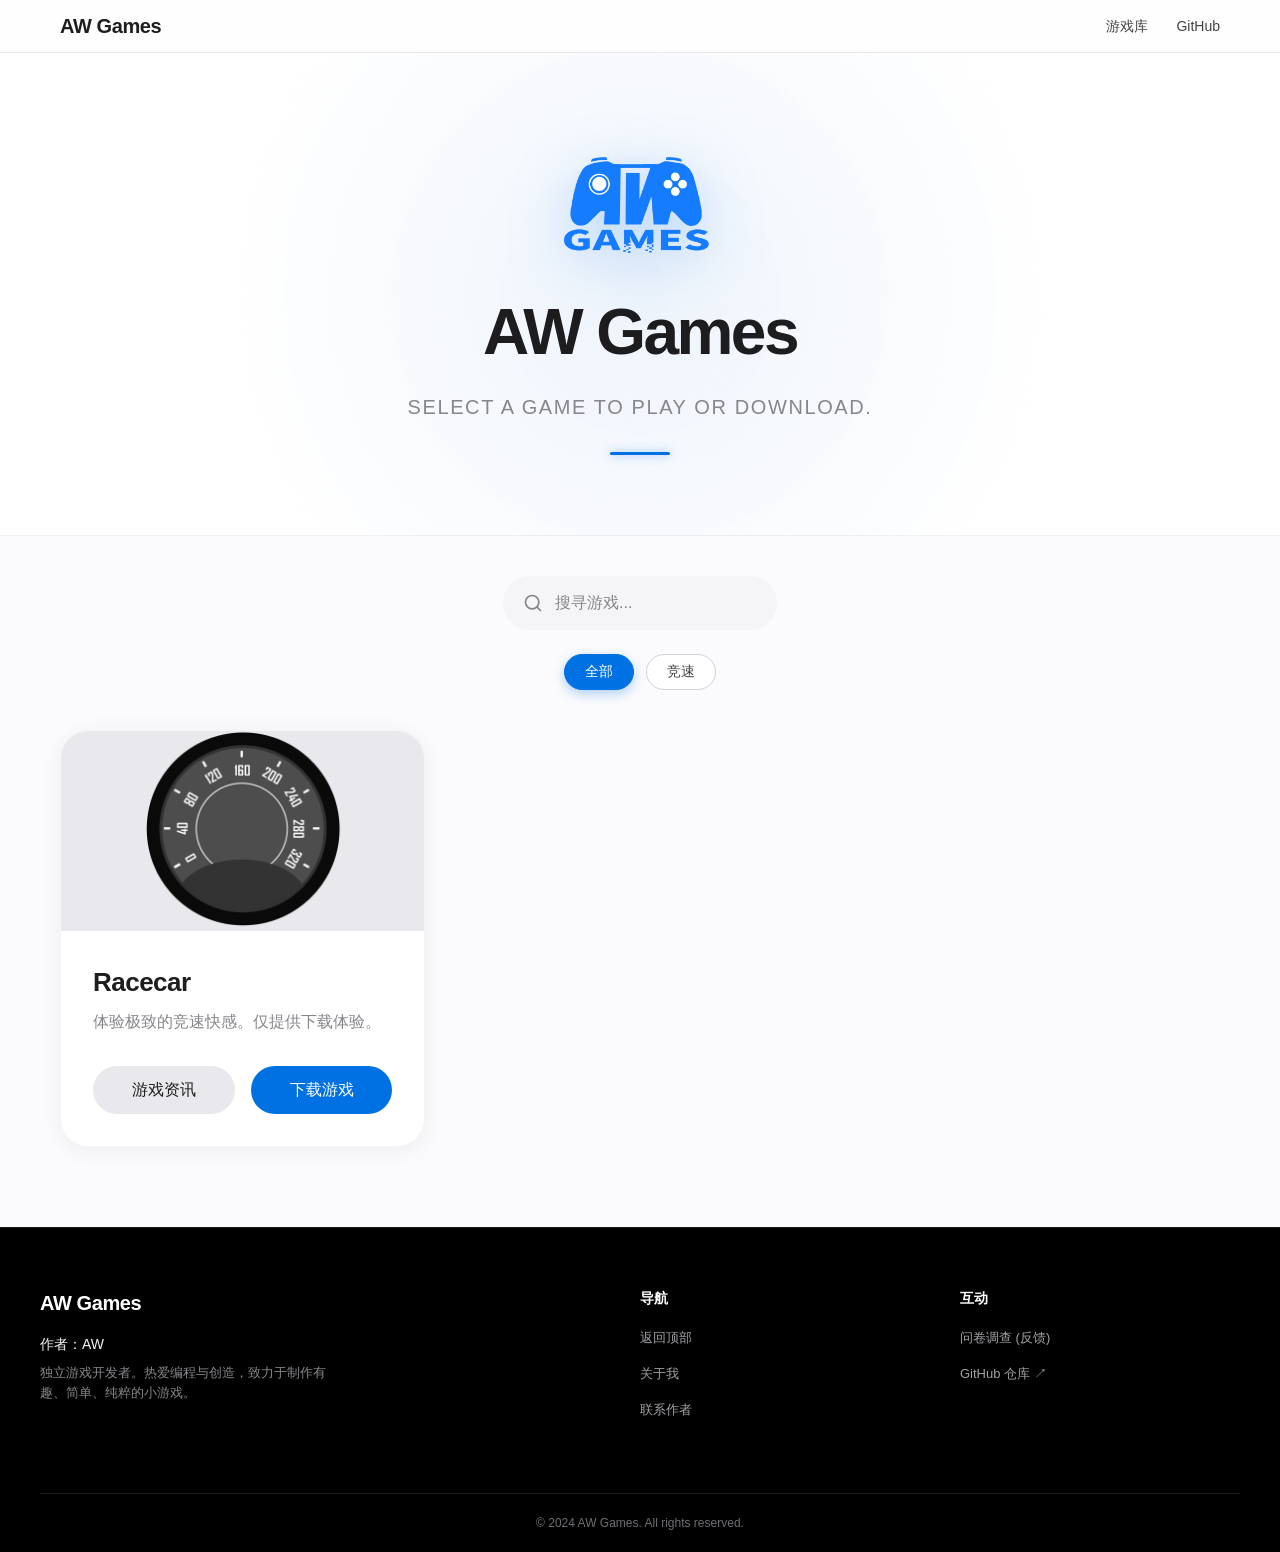
==== index.html @ 70d6601a "1" ====
<!DOCTYPE html>
<html lang="zh-CN">
<head>
    <meta charset="UTF-8">
    <meta name="viewport" content="width=device-width, initial-scale=1.0">
    <title>AW Games</title>
    <link rel="stylesheet" href="style.css">
</head>
<body>

    <nav class="navbar">
        <div class="nav-content">
            <a href="index.html" class="nav-brand">AW Games</a>
            <div class="nav-links">
                <a href="#games">游戏库</a>
                <a href="https://github.com/aw-gd/AWGames" target="_blank">GitHub</a>
            </div>
        </div>
    </nav>

    <div class="page-wrapper">
        
        <header class="hero">
            <div class="hero-content">
                <img src="assets/images/logo.png" alt="AW Games Logo" class="logo">
                <h1 class="hero-title">AW Games</h1>
                <p class="subtitle">Select a game to play or download.</p>
                <div class="tech-line"></div>
            </div>
        </header>

        <section class="filter-section">
            <div class="search-container">
                <svg class="search-icon" viewBox="0 0 24 24" fill="none" stroke="currentColor" stroke-width="2" stroke-linecap="round" stroke-linejoin="round">
                    <circle cx="11" cy="11" r="8"></circle>
                    <line x1="21" y1="21" x2="16.65" y2="16.65"></line>
                </svg>
                <input type="text" id="search-input" placeholder="搜寻游戏..." autocomplete="off">
            </div>
            
            <div class="category-tabs" id="category-tabs">
                <button class="tab-btn active" data-filter="全部">全部</button>
                <button class="tab-btn" data-filter="竞速">竞速</button>
            </div>
        </section>

        <main class="game-grid" id="games">
            
            <!-- 游戏：Racecar -->
            <div class="game-card" data-title="Racecar" data-category="竞速">
                <!-- 替换为你的图片，如果图片没准备好，会显示 alt 文字 -->
                <img src="assets/images/racecar.png" alt="Racecar Cover" class="card-cover-img">
                
                <div class="card-content">
                    <h2>Racecar</h2>
                    <p>体验极致的竞速快感。仅提供下载体验。</p>
                    <div class="actions">
                        <a href="info.html" class="btn btn-secondary">游戏资讯</a>
                        <a href="downloads/racecar.zip" download class="btn btn-primary">下载游戏</a>
                    </div>
                </div>
            </div>

        </main>

        <div class="empty-state" id="empty-state">
            <p>没有找到相关游戏</p>
        </div>

        <footer class="site-footer">
            <div class="footer-container">
                <div class="footer-col">
                    <h3>AW Games</h3>
                    <p class="author-name">作者：AW</p>
                    <p class="author-desc">独立游戏开发者。热爱编程与创造，致力于制作有趣、简单、纯粹的小游戏。</p>
                </div>
                <div class="footer-col">
                    <h4>导航</h4>
                    <ul class="footer-list">
                        <li><a href="#">返回顶部</a></li>
                        <li><a href="about.html">关于我</a></li>
                        <li><a href="contact.html">联系作者</a></li>
                    </ul>
                </div>
                <div class="footer-col">
                    <h4>互动</h4>
                    <ul class="footer-list">
                        <li><a href="survey.html">问卷调查 (反馈)</a></li>
                        <li><a href="https://github.com/aw-gd/AWGames" target="_blank">GitHub 仓库 ↗</a></li>
                    </ul>
                </div>
            </div>
            <div class="footer-bottom">
                <p>&copy; 2024 AW Games. All rights reserved.</p>
            </div>
        </footer>

    </div>

    <script>
        document.addEventListener('DOMContentLoaded', () => {
            const searchInput = document.getElementById('search-input');
            const tabButtons = document.querySelectorAll('.tab-btn');
            const gameCards = document.querySelectorAll('.game-card');
            const emptyState = document.getElementById('empty-state');

            let currentCategory = '全部';
            let currentSearch = '';

            function filterGames() {
                let visibleCount = 0;

                gameCards.forEach(card => {
                    const title = card.getAttribute('data-title').toLowerCase();
                    const category = card.getAttribute('data-category');
                    
                    const matchCategory = (currentCategory === '全部' || category === currentCategory);
                    const matchSearch = title.includes(currentSearch.toLowerCase());

                    if (matchCategory && matchSearch) {
                        card.style.display = 'flex';
                        visibleCount++;
                    } else {
                        card.style.display = 'none';
                    }
                });

                emptyState.style.display = visibleCount === 0 ? 'block' : 'none';
            }

            searchInput.addEventListener('input', (e) => {
                currentSearch = e.target.value.trim();
                filterGames();
            });

            tabButtons.forEach(btn => {
                btn.addEventListener('click', () => {
                    tabButtons.forEach(b => b.classList.remove('active'));
                    btn.classList.add('active');
                    currentCategory = btn.getAttribute('data-filter');
                    filterGames();
                });
            });
        });
    </script>
</body>
</html>
---- style.css ----
/* ================= 全局重置与基础设置 ================= */
* {
    box-sizing: border-box;
    margin: 0;
    padding: 0;
}

body {
    font-family: -apple-system, BlinkMacSystemFont, "SF Pro Display", "Segoe UI", Roboto, Helvetica, Arial, sans-serif;
    background-color: #fbfbfd;
    color: #1d1d1f;
    line-height: 1.5;
    -webkit-font-smoothing: antialiased;
    display: flex;
    flex-direction: column;
    min-height: 100vh;
}

/* ================= 顶部导航栏 ================= */
.navbar {
    position: sticky;
    top: 0;
    z-index: 1000;
    background-color: rgba(255, 255, 255, 0.7);
    backdrop-filter: saturate(180%) blur(20px);
    -webkit-backdrop-filter: saturate(180%) blur(20px);
    border-bottom: 1px solid rgba(0, 0, 0, 0.08);
}

.nav-content {
    max-width: 1200px;
    margin: 0 auto;
    padding: 0 20px;
    height: 52px;
    display: flex;
    align-items: center;
    justify-content: space-between;
}

.nav-brand {
    text-decoration: none;
    color: #1d1d1f;
    font-weight: 600;
    font-size: 20px;
    letter-spacing: -0.02em;
}

.nav-links {
    display: flex;
    gap: 28px;
}

.nav-links a {
    text-decoration: none;
    color: #424245;
    font-size: 14px;
    transition: color 0.2s ease;
}

.nav-links a:hover { color: #000; }

/* ================= 页面主体包裹层 ================= */
.page-wrapper {
    flex: 1;
    display: flex;
    flex-direction: column;
}

/* ================= 头部 Hero 区域 ================= */
.hero {
    position: relative;
    background: radial-gradient(circle at 50% 50%, rgba(0, 113, 227, 0.05) 0%, #ffffff 60%);
    padding: 100px 20px 80px 20px;
    text-align: center;
    display: flex;
    justify-content: center;
    border-bottom: 1px solid rgba(0, 0, 0, 0.05);
}

.hero-content {
    position: relative;
    z-index: 1;
    display: flex;
    flex-direction: column;
    align-items: center;
}

.logo {
    width: 280px;
    max-width: 80%;
    height: auto;
    margin-bottom: 30px;
    transition: transform 0.4s cubic-bezier(0.2, 0.8, 0.2, 1), filter 0.4s ease;
    filter: drop-shadow(0 15px 30px rgba(0, 113, 227, 0.25));
}

.logo:hover {
    transform: scale(1.02);
    filter: drop-shadow(0 20px 40px rgba(0, 113, 227, 0.4));
}

.hero-title {
    font-size: 64px;
    font-weight: 800;
    letter-spacing: -0.04em;
    margin-bottom: 12px;
    color: #1d1d1f;
}

.subtitle {
    font-size: 20px;
    color: #86868b;
    font-weight: 500;
    letter-spacing: 0.08em;
    text-transform: uppercase;
}

.tech-line {
    margin-top: 30px;
    width: 60px;
    height: 3px;
    background-color: #0071e3;
    border-radius: 2px;
    box-shadow: 0 0 10px rgba(0, 113, 227, 0.5);
}

/* ================= 搜索与分类筛选区 ================= */
.filter-section {
    max-width: 800px;
    margin: 40px auto;
    padding: 0 20px;
    display: flex;
    flex-direction: column;
    align-items: center;
    gap: 24px;
}

.search-container {
    position: relative;
    width: 100%;
    max-width: 500px;
}

.search-icon {
    position: absolute;
    left: 20px;
    top: 50%;
    transform: translateY(-50%);
    width: 20px;
    height: 20px;
    color: #86868b;
}

#search-input {
    width: 100%;
    padding: 16px 20px 16px 50px;
    font-size: 16px;
    font-family: inherit;
    background-color: #f5f5f7;
    border: 2px solid transparent;
    border-radius: 99px;
    color: #1d1d1f;
    outline: none;
    transition: all 0.3s ease;
}

#search-input::placeholder { color: #86868b; }

#search-input:focus {
    background-color: #ffffff;
    border-color: #0071e3;
    box-shadow: 0 0 0 4px rgba(0, 113, 227, 0.1);
}

.category-tabs {
    display: flex;
    flex-wrap: wrap;
    justify-content: center;
    gap: 12px;
}

.tab-btn {
    padding: 8px 20px;
    font-size: 14px;
    font-weight: 500;
    font-family: inherit;
    color: #424245;
    background-color: #ffffff;
    border: 1px solid #d2d2d7;
    border-radius: 99px;
    cursor: pointer;
    transition: all 0.2s ease;
}

.tab-btn:hover { background-color: #f5f5f7; }

.tab-btn.active {
    background-color: #0071e3;
    color: #ffffff;
    border-color: #0071e3;
    box-shadow: 0 4px 12px rgba(0, 113, 227, 0.3);
}

/* ================= 游戏网格布局 ================= */
.game-grid {
    display: grid;
    grid-template-columns: repeat(auto-fill, minmax(320px, 1fr));
    gap: 32px;
    max-width: 1200px;
    margin: 0 auto 80px auto;
    width: 100%;
    padding: 0 20px;
    position: relative;
    z-index: 10;
}

/* ================= 卡片设计 ================= */
.game-card {
    background-color: #ffffff;
    border-radius: 28px;
    overflow: hidden;
    box-shadow: 0 4px 24px rgba(0, 0, 0, 0.06);
    transition: transform 0.4s cubic-bezier(0.2, 0.8, 0.2, 1), box-shadow 0.4s ease;
    display: flex;
    flex-direction: column;
    border: 1px solid rgba(0, 0, 0, 0.04);
}

.game-card:hover {
    transform: translateY(-8px) scale(1.01);
    box-shadow: 0 20px 40px rgba(0, 0, 0, 0.1);
}

/* 游戏封面图样式 */
.card-cover-img {
    width: 100%;
    height: 200px;
    object-fit: contain;
    background-color: #e8e8ed; /* ⚠️ 加深的背景色，作为图片画框 */
    display: block;
}

.card-content {
    padding: 32px;
    display: flex;
    flex-direction: column;
    flex-grow: 1;
}

.card-content h2 {
    font-size: 26px;
    font-weight: 600;
    letter-spacing: -0.02em;
    margin-bottom: 8px;
    color: #1d1d1f;
}

.card-content p {
    color: #86868b;
    font-size: 16px;
    margin-bottom: 32px;
    flex-grow: 1;
}

/* ================= 按钮组 ================= */
.actions {
    display: flex;
    gap: 16px;
}

.btn {
    text-decoration: none;
    padding: 12px 24px;
    border-radius: 99px;
    font-size: 16px;
    font-weight: 500;
    text-align: center;
    transition: all 0.2s ease;
    flex: 1;
}

.btn-primary {
    background-color: #0071e3;
    color: #ffffff;
}

.btn-primary:hover {
    background-color: #0077ed;
    box-shadow: 0 4px 12px rgba(0, 113, 227, 0.3);
}

.btn-secondary {
    background-color: #e8e8ed;
    color: #1d1d1f;
}

.btn-secondary:hover { background-color: #d2d2d7; }

/* ================= 空状态提示 ================= */
.empty-state {
    display: none;
    text-align: center;
    padding: 60px 20px;
    color: #86868b;
    font-size: 18px;
    font-weight: 500;
}

/* ================= 底部信息栏 ================= */
.site-footer {
    background-color: #000000;
    border-top: 1px solid rgba(255, 255, 255, 0.1);
    padding: 60px 20px 20px 20px;
    margin-top: auto;
    color: #a1a1a6;
}

.footer-container {
    max-width: 1200px;
    margin: 0 auto;
    display: grid;
    grid-template-columns: 2fr 1fr 1fr; 
    gap: 40px;
    margin-bottom: 60px;
}

.footer-col h3, .footer-col h4 {
    color: #ffffff;
    font-weight: 600;
    margin-bottom: 16px;
    letter-spacing: -0.02em;
}

.footer-col h3 { font-size: 20px; }
.footer-col h4 { font-size: 14px; }

.author-name {
    color: #f5f5f7;
    font-size: 14px;
    font-weight: 500;
    margin-bottom: 8px;
}

.author-desc {
    font-size: 13px;
    line-height: 1.6;
    color: #86868b;
    max-width: 300px;
}

.footer-list {
    list-style: none;
    padding: 0;
    margin: 0;
}

.footer-list li { margin-bottom: 12px; }

.footer-list a {
    color: #a1a1a6;
    text-decoration: none;
    font-size: 13px;
    transition: color 0.2s ease;
}

.footer-list a:hover { color: #ffffff; }

.footer-bottom {
    max-width: 1200px;
    margin: 0 auto;
    padding-top: 20px;
    border-top: 1px solid rgba(255, 255, 255, 0.1);
    text-align: center;
    font-size: 12px;
    color: #6e6e73;
}

/* ================= 响应式适配 ================= */
@media (max-width: 768px) {
    .footer-container { grid-template-columns: 1fr; gap: 40px; }
}

@media (max-width: 600px) {
    .nav-links { display: none; }
    .hero { padding: 60px 20px; }
    .hero-title { font-size: 44px; }
    .subtitle { font-size: 16px; }
    .logo { width: 200px; }
}
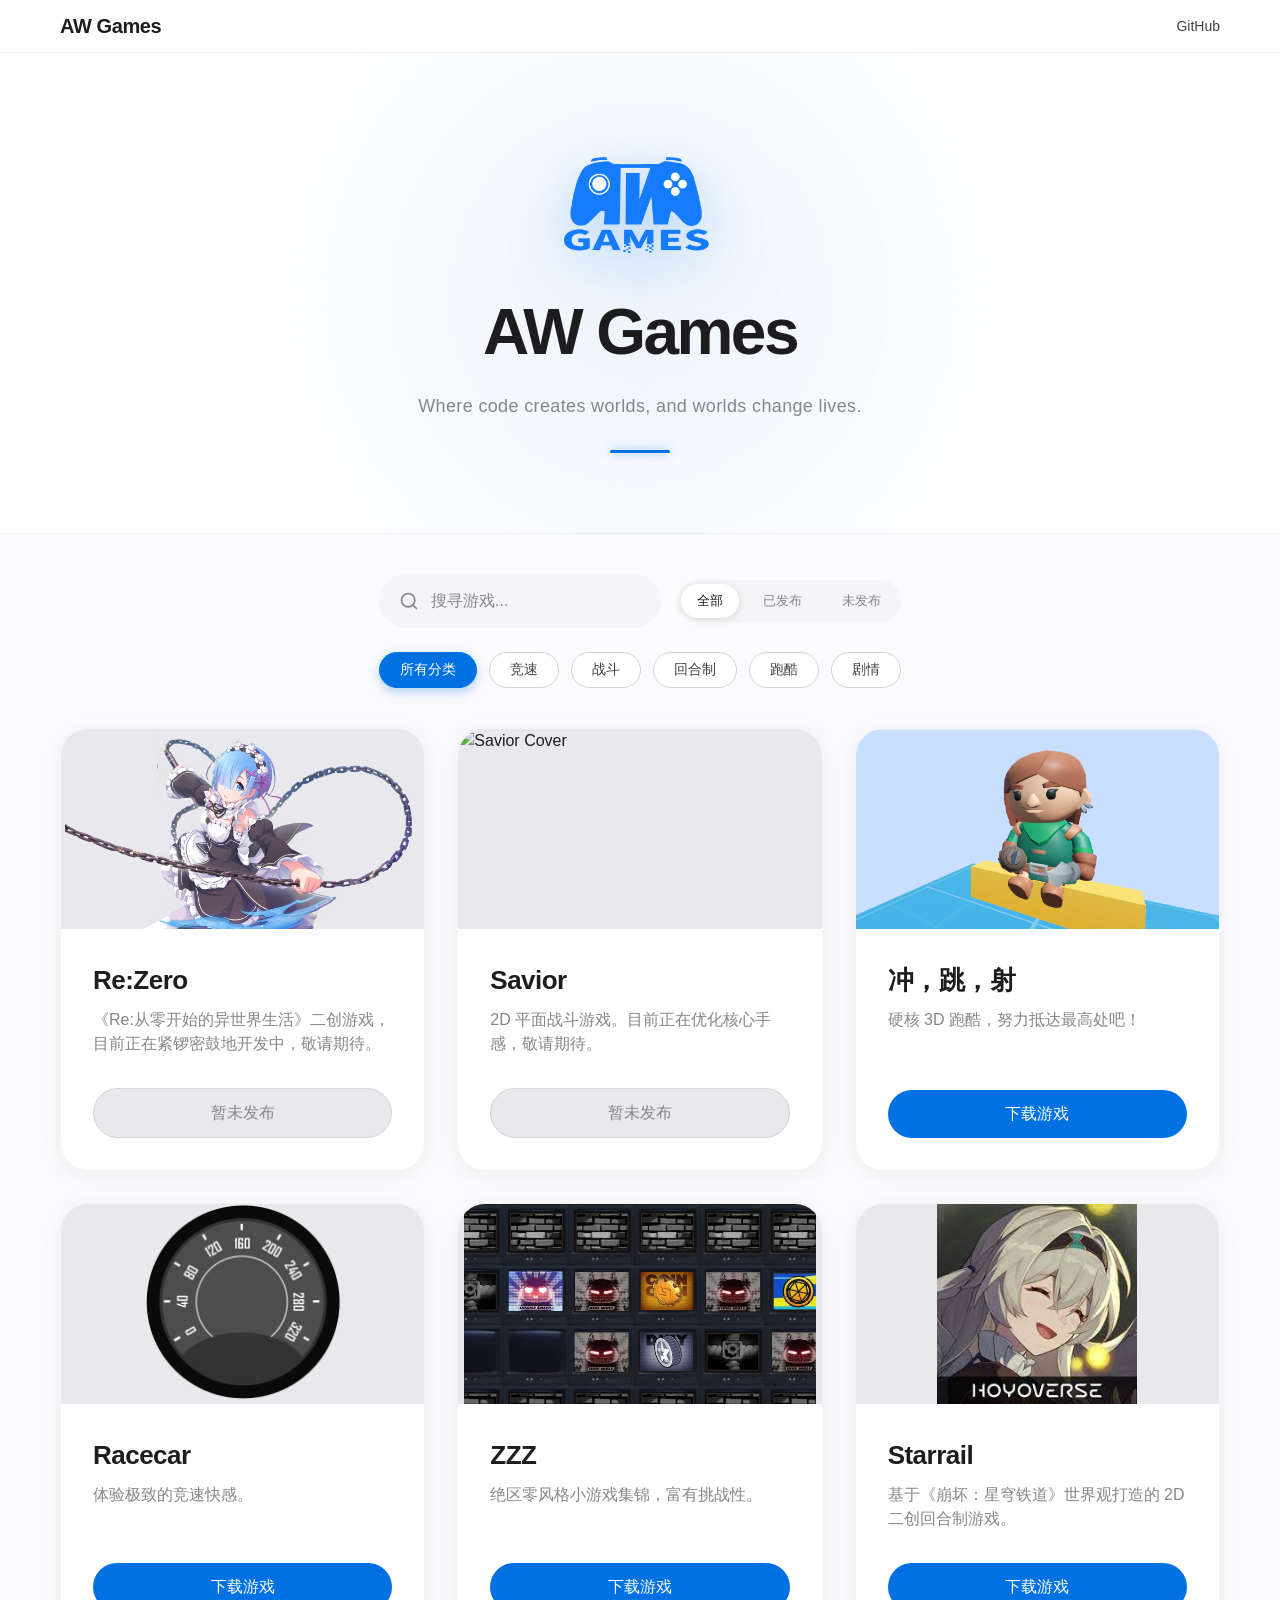
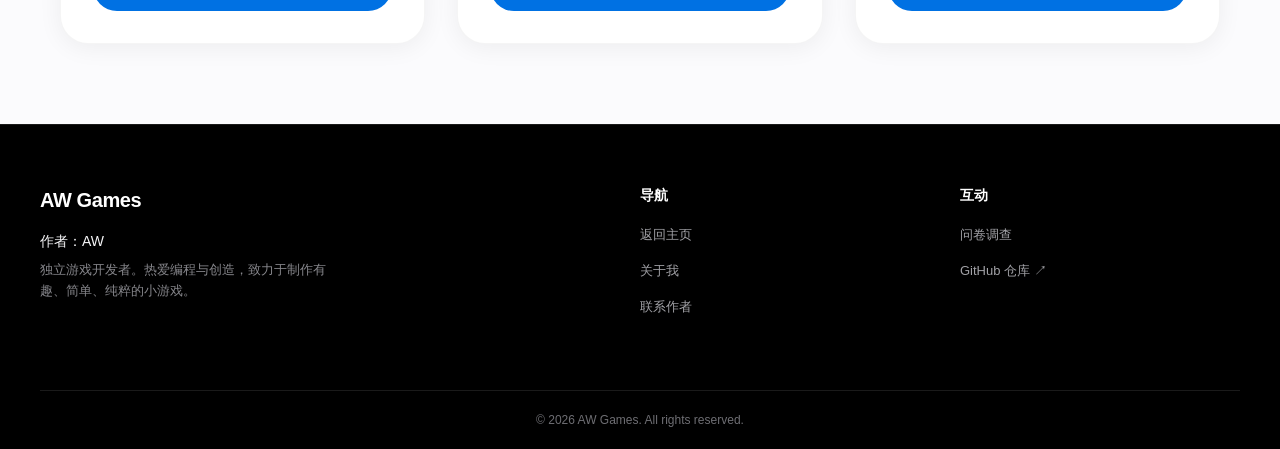
==== commit f56f0d8d: "game" ====
--- a/index.html
+++ b/index.html
@@ -5,6 +5,87 @@
     <meta name="viewport" content="width=device-width, initial-scale=1.0">
     <title>AW Games</title>
     <link rel="stylesheet" href="style.css">
+    <style>
+        /* 针对长文案做一点微调，保持排版的美观 */
+        .subtitle {
+            font-size: 18px;
+            letter-spacing: 0.02em;
+            text-transform: none;
+            line-height: 1.6;
+            max-width: 600px;
+            margin: 0 auto;
+        }
+        
+        /* 针对未完工游戏的特殊按钮样式（不可点击） */
+        .btn-disabled {
+            background-color: #e8e8ed;
+            color: #86868b;
+            cursor: not-allowed;
+            border: 1px solid #d2d2d7;
+        }
+        .btn-disabled:hover {
+            background-color: #e8e8ed;
+            box-shadow: none;
+        }
+
+        /* 重新调整顶部筛选区域的布局 */
+        .filter-top-row {
+            display: flex;
+            justify-content: space-between;
+            align-items: center;
+            width: 100%;
+            max-width: 800px;
+            margin: 0 auto;
+            gap: 16px;
+        }
+
+        .filter-top-row .search-container {
+            margin: 0;
+            flex: 1; /* 让搜索框占据剩余空间 */
+        }
+
+        /* 状态筛选小胶囊 */
+        .status-filters {
+            display: flex;
+            gap: 8px;
+            background-color: #f5f5f7;
+            padding: 4px;
+            border-radius: 99px;
+        }
+
+        .status-btn {
+            padding: 8px 16px;
+            font-size: 13px;
+            font-weight: 500;
+            border-radius: 99px;
+            border: none;
+            background: transparent;
+            color: #86868b;
+            cursor: pointer;
+            transition: all 0.2s ease;
+        }
+
+        .status-btn.active {
+            background-color: #ffffff;
+            color: #1d1d1f;
+            box-shadow: 0 2px 8px rgba(0,0,0,0.1);
+        }
+
+        /* 手机端适配 */
+        @media (max-width: 768px) {
+            .filter-top-row {
+                flex-direction: column;
+                gap: 16px;
+            }
+            .status-filters {
+                width: 100%;
+                justify-content: center;
+            }
+            .status-btn {
+                flex: 1;
+            }
+        }
+    </style>
 </head>
 <body>
 
@@ -12,7 +93,6 @@
         <div class="nav-content">
             <a href="index.html" class="nav-brand">AW Games</a>
             <div class="nav-links">
-                <a href="#games">游戏库</a>
                 <a href="https://github.com/aw-gd/AWGames" target="_blank">GitHub</a>
             </div>
         </div>
@@ -24,39 +104,113 @@
             <div class="hero-content">
                 <img src="assets/images/logo.png" alt="AW Games Logo" class="logo">
                 <h1 class="hero-title">AW Games</h1>
-                <p class="subtitle">Select a game to play or download.</p>
+                <p class="subtitle">Where code creates worlds, and worlds change lives.</p>
                 <div class="tech-line"></div>
             </div>
         </header>
 
         <section class="filter-section">
-            <div class="search-container">
-                <svg class="search-icon" viewBox="0 0 24 24" fill="none" stroke="currentColor" stroke-width="2" stroke-linecap="round" stroke-linejoin="round">
-                    <circle cx="11" cy="11" r="8"></circle>
-                    <line x1="21" y1="21" x2="16.65" y2="16.65"></line>
-                </svg>
-                <input type="text" id="search-input" placeholder="搜寻游戏..." autocomplete="off">
-            </div>
             
+            <!-- 第一行：搜索 + 状态切换 -->
+            <div class="filter-top-row">
+                <div class="search-container">
+                    <svg class="search-icon" viewBox="0 0 24 24" fill="none" stroke="currentColor" stroke-width="2" stroke-linecap="round" stroke-linejoin="round">
+                        <circle cx="11" cy="11" r="8"></circle>
+                        <line x1="21" y1="21" x2="16.65" y2="16.65"></line>
+                    </svg>
+                    <input type="text" id="search-input" placeholder="搜寻游戏..." autocomplete="off">
+                </div>
+                
+                <!-- 状态筛选器 -->
+                <div class="status-filters" id="status-filters">
+                    <button class="status-btn active" data-status="all">全部</button>
+                    <button class="status-btn" data-status="published">已发布</button>
+                    <button class="status-btn" data-status="unpublished">未发布</button>
+                </div>
+            </div>
+            
+            <!-- 第二行：分类标签 -->
             <div class="category-tabs" id="category-tabs">
-                <button class="tab-btn active" data-filter="全部">全部</button>
+                <button class="tab-btn active" data-filter="all">所有分类</button>
                 <button class="tab-btn" data-filter="竞速">竞速</button>
+                <button class="tab-btn" data-filter="战斗">战斗</button>
+                <button class="tab-btn" data-filter="回合制">回合制</button>
+                <button class="tab-btn" data-filter="跑酷">跑酷</button>
+                <button class="tab-btn" data-filter="剧情">剧情</button>
             </div>
         </section>
 
         <main class="game-grid" id="games">
             
-            <!-- 游戏：Racecar -->
-            <div class="game-card" data-title="Racecar" data-category="竞速">
-                <!-- 替换为你的图片，如果图片没准备好，会显示 alt 文字 -->
+            <!-- 游戏 1：Re:Zero (未完工) -->
+            <div class="game-card" data-title="Re:Zero" data-category="剧情 战斗" data-status="unpublished">
+                <img src="assets/images/rezero.png" alt="Re:Zero Cover" class="card-cover-img">
+                <div class="card-content">
+                    <h2>Re:Zero</h2>
+                    <p>《Re:从零开始的异世界生活》二创游戏，目前正在紧锣密鼓地开发中，敬请期待。</p>
+                    <div class="actions">
+                        <span class="btn btn-disabled">暂未发布</span>
+                    </div>
+                </div>
+            </div>
+
+            <!-- 游戏 2：Savior (未完工) -->
+            <div class="game-card" data-title="Savior" data-category="战斗" data-status="unpublished">
+                <img src="assets/images/savior.png" alt="Savior Cover" class="card-cover-img">
+                <div class="card-content">
+                    <h2>Savior</h2>
+                    <p>2D 平面战斗游戏。目前正在优化核心手感，敬请期待。</p>
+                    <div class="actions">
+                        <span class="btn btn-disabled">暂未发布</span>
+                    </div>
+                </div>
+            </div>
+
+            <!-- 游戏 3：冲，跳，射 (3D跑酷射击) -->
+            <div class="game-card" data-title="冲，跳，射 djs" data-category="跑酷 战斗 竞速" data-status="published">
+                <img src="assets/images/djs.png" alt="冲，跳，射 Cover" class="card-cover-img">
+                <div class="card-content">
+                    <h2>冲，跳，射</h2>
+                    <p>硬核 3D 跑酷，努力抵达最高处吧！</p>
+                    <div class="actions">
+                        <a href="https://drive.google.com/uc?export=download&id=1T-NZseuurfFHj-W49e1V_IjwDMbcEEYS" target="_blank" class="btn btn-primary">下载游戏</a>
+                    </div>
+                </div>
+            </div>
+
+            <!-- 游戏 4：Racecar -->
+            <div class="game-card" data-title="Racecar" data-category="竞速" data-status="published">
                 <img src="assets/images/racecar.png" alt="Racecar Cover" class="card-cover-img">
-                
                 <div class="card-content">
                     <h2>Racecar</h2>
-                    <p>体验极致的竞速快感。仅提供下载体验。</p>
-                    <div class="actions">
-                        <a href="info.html" class="btn btn-secondary">游戏资讯</a>
+                    <p>体验极致的竞速快感。</p>
+                    <div class="actions">
                         <a href="downloads/racecar.zip" download class="btn btn-primary">下载游戏</a>
+                    </div>
+                </div>
+            </div>
+
+            <!-- 游戏 5：ZZZ (绝区零风格小游戏集锦) -->
+            <div class="game-card" data-title="ZZZ" data-category="跑酷 剧情 战斗" data-status="published">
+                <img src="assets/images/zzz.png" alt="ZZZ Cover" class="card-cover-img">
+                <div class="card-content">
+                    <h2>ZZZ</h2>
+                    <p>绝区零风格小游戏集锦，富有挑战性。</p>
+                    <div class="actions">
+                        <a href="https://drive.google.com/uc?export=download&id=1K3ZExg3eFGngpBiqSQ1Y1tHGcHQIuuYn" target="_blank" class="btn btn-primary">下载游戏</a>
+                    </div>
+                </div>
+            </div>
+
+            <!-- 游戏 6：Starrail -->
+            <div class="game-card" data-title="Starrail" data-category="回合制 战斗" data-status="published">
+                <img src="assets/images/Starrail.jpg" alt="Starrail Cover" class="card-cover-img">
+                <div class="card-content">
+                    <h2>Starrail</h2>
+                    <p>基于《崩坏：星穹铁道》世界观打造的 2D 二创回合制游戏。</p>
+                    <div class="actions">
+                        <!-- ⚠️ 已替换为 Google Drive 直接下载链接 -->
+                        <a href="https://drive.google.com/uc?export=download&id=17behXvdSyk-YuUEpkkfteKibXTQf7SaF" target="_blank" class="btn btn-primary">下载游戏</a>
                     </div>
                 </div>
             </div>
@@ -67,72 +221,67 @@
             <p>没有找到相关游戏</p>
         </div>
 
-        <footer class="site-footer">
-            <div class="footer-container">
-                <div class="footer-col">
-                    <h3>AW Games</h3>
-                    <p class="author-name">作者：AW</p>
-                    <p class="author-desc">独立游戏开发者。热爱编程与创造，致力于制作有趣、简单、纯粹的小游戏。</p>
-                </div>
-                <div class="footer-col">
-                    <h4>导航</h4>
-                    <ul class="footer-list">
-                        <li><a href="#">返回顶部</a></li>
-                        <li><a href="about.html">关于我</a></li>
-                        <li><a href="contact.html">联系作者</a></li>
-                    </ul>
-                </div>
-                <div class="footer-col">
-                    <h4>互动</h4>
-                    <ul class="footer-list">
-                        <li><a href="survey.html">问卷调查 (反馈)</a></li>
-                        <li><a href="https://github.com/aw-gd/AWGames" target="_blank">GitHub 仓库 ↗</a></li>
-                    </ul>
-                </div>
-            </div>
-            <div class="footer-bottom">
-                <p>&copy; 2024 AW Games. All rights reserved.</p>
-            </div>
-        </footer>
-
-    </div>
+    </div> <!-- page-wrapper 结束 -->
+
+    <!-- 统一 Footer 占位符 -->
+    <div id="footer-placeholder"></div>
 
     <script>
         document.addEventListener('DOMContentLoaded', () => {
             const searchInput = document.getElementById('search-input');
+            const statusBtns = document.querySelectorAll('.status-btn');
             const tabButtons = document.querySelectorAll('.tab-btn');
             const gameCards = document.querySelectorAll('.game-card');
             const emptyState = document.getElementById('empty-state');
 
-            let currentCategory = '全部';
-            let currentSearch = '';
+            let currentStatus = 'all'; // 状态筛选（all / published / unpublished）
+            let currentCategory = 'all'; // 分类筛选
+            let currentSearch = ''; // 搜索词
 
             function filterGames() {
                 let visibleCount = 0;
-
                 gameCards.forEach(card => {
                     const title = card.getAttribute('data-title').toLowerCase();
                     const category = card.getAttribute('data-category');
+                    const status = card.getAttribute('data-status');
+                    const categories = category ? category.split(' ') : [];
                     
-                    const matchCategory = (currentCategory === '全部' || category === currentCategory);
+                    // 1. 状态匹配
+                    const matchStatus = (currentStatus === 'all' || status === currentStatus);
+                    
+                    // 2. 分类匹配
+                    const matchCategory = (currentCategory === 'all' || categories.includes(currentCategory));
+                    
+                    // 3. 搜索匹配
                     const matchSearch = title.includes(currentSearch.toLowerCase());
 
-                    if (matchCategory && matchSearch) {
+                    if (matchStatus && matchCategory && matchSearch) {
                         card.style.display = 'flex';
                         visibleCount++;
                     } else {
                         card.style.display = 'none';
                     }
                 });
-
                 emptyState.style.display = visibleCount === 0 ? 'block' : 'none';
             }
 
+            // 搜索事件
             searchInput.addEventListener('input', (e) => {
                 currentSearch = e.target.value.trim();
                 filterGames();
             });
 
+            // 状态切换事件
+            statusBtns.forEach(btn => {
+                btn.addEventListener('click', () => {
+                    statusBtns.forEach(b => b.classList.remove('active'));
+                    btn.classList.add('active');
+                    currentStatus = btn.getAttribute('data-status');
+                    filterGames();
+                });
+            });
+
+            // 分类切换事件
             tabButtons.forEach(btn => {
                 btn.addEventListener('click', () => {
                     tabButtons.forEach(b => b.classList.remove('active'));
@@ -143,5 +292,8 @@
             });
         });
     </script>
+    
+    <!-- 引入 Footer 脚本 -->
+    <script src="footer.js"></script>
 </body>
 </html>
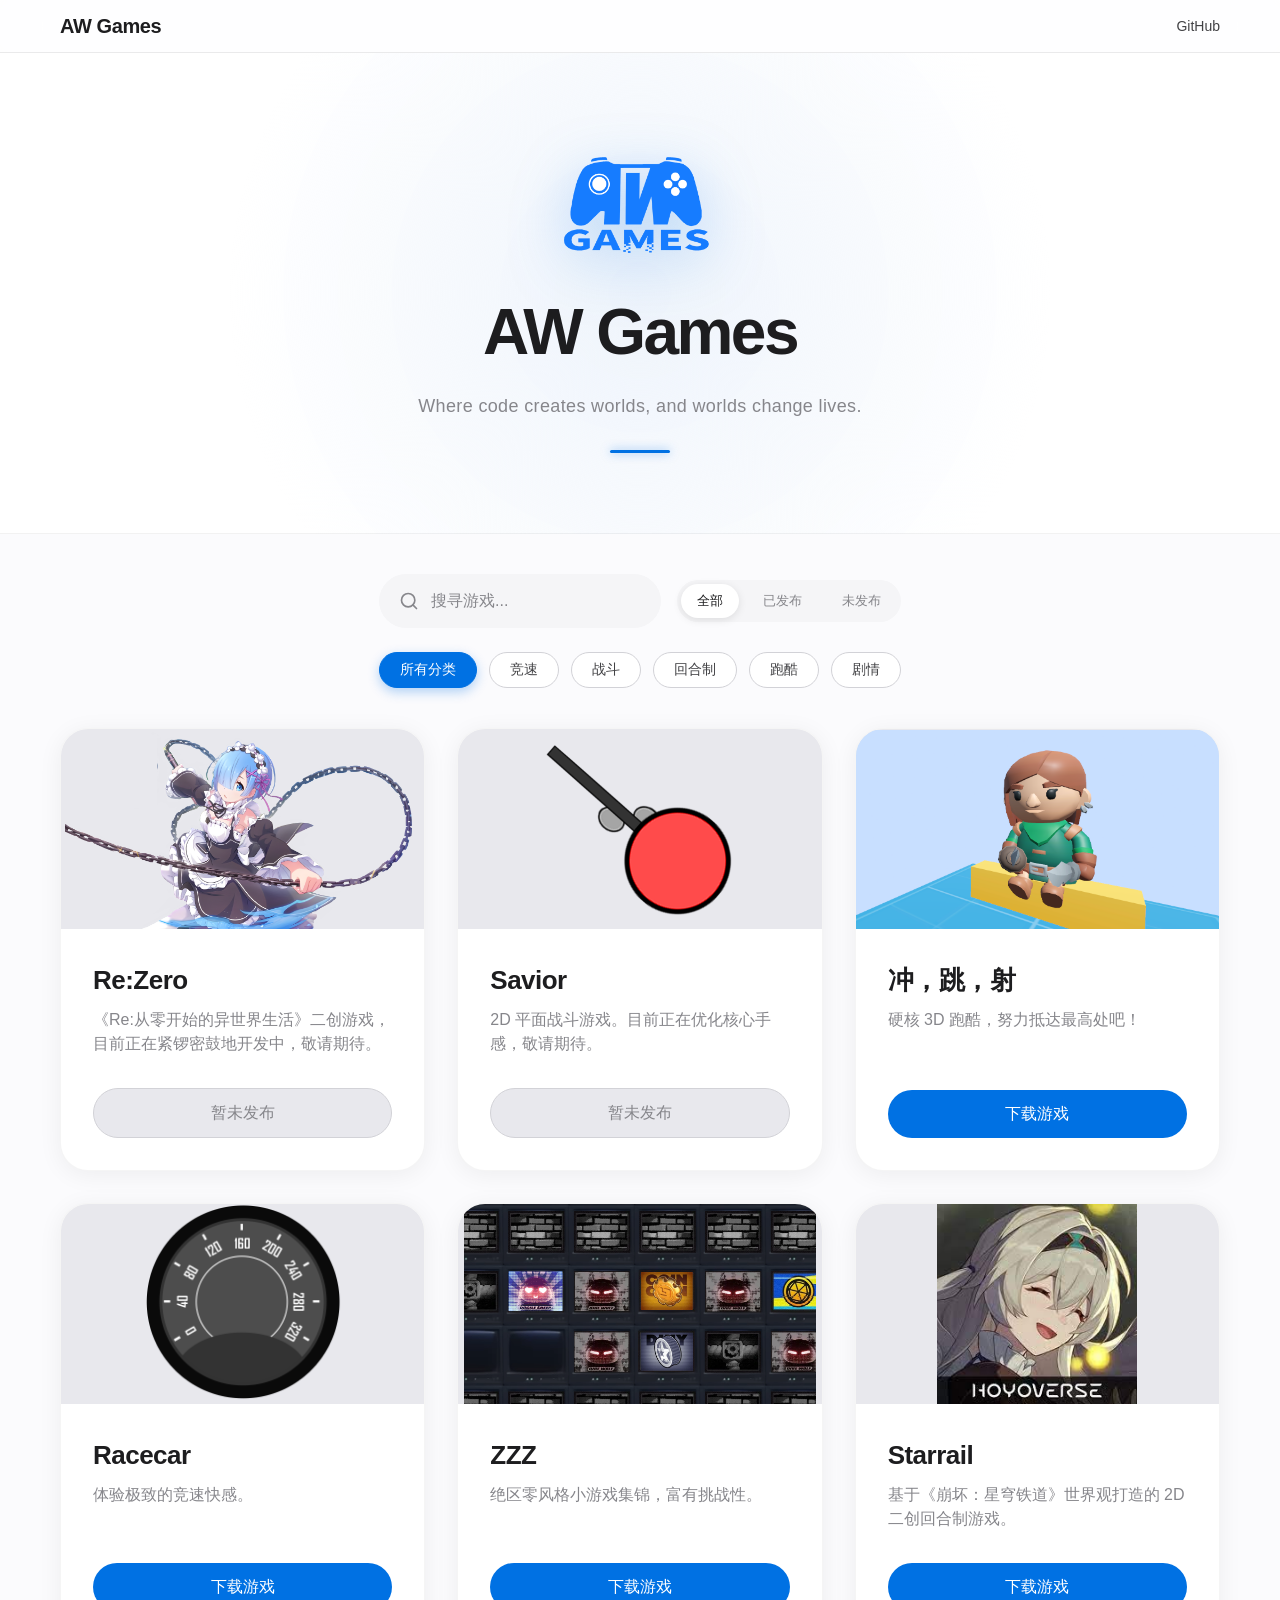
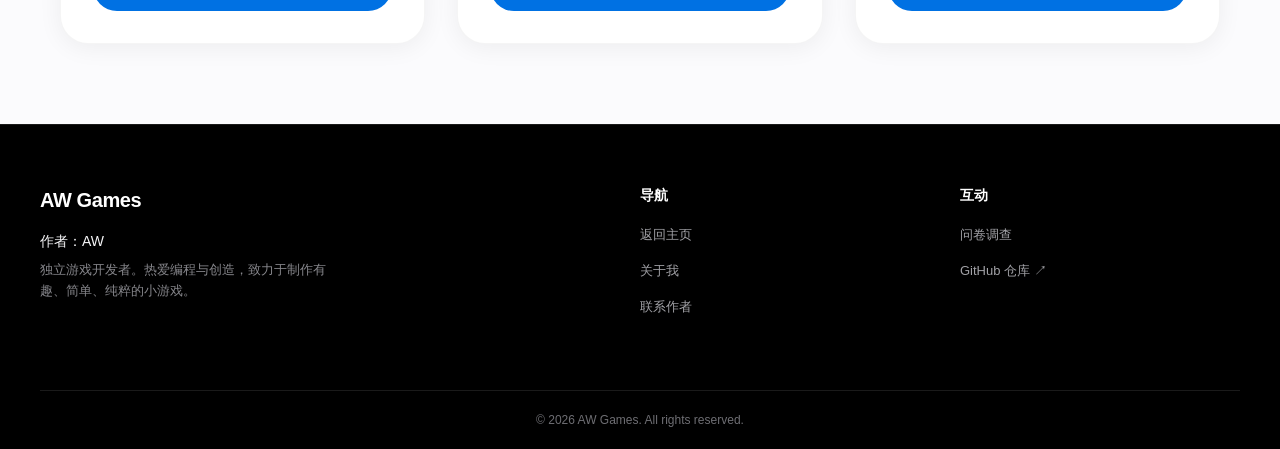
==== commit c691b8ca: "Update index.html" ====
--- a/index.html
+++ b/index.html
@@ -156,7 +156,7 @@
 
             <!-- 游戏 2：Savior (未完工) -->
             <div class="game-card" data-title="Savior" data-category="战斗" data-status="unpublished">
-                <img src="assets/images/savior.png" alt="Savior Cover" class="card-cover-img">
+                <img src="assets/images/Savior.png" alt="Savior Cover" class="card-cover-img">
                 <div class="card-content">
                     <h2>Savior</h2>
                     <p>2D 平面战斗游戏。目前正在优化核心手感，敬请期待。</p>
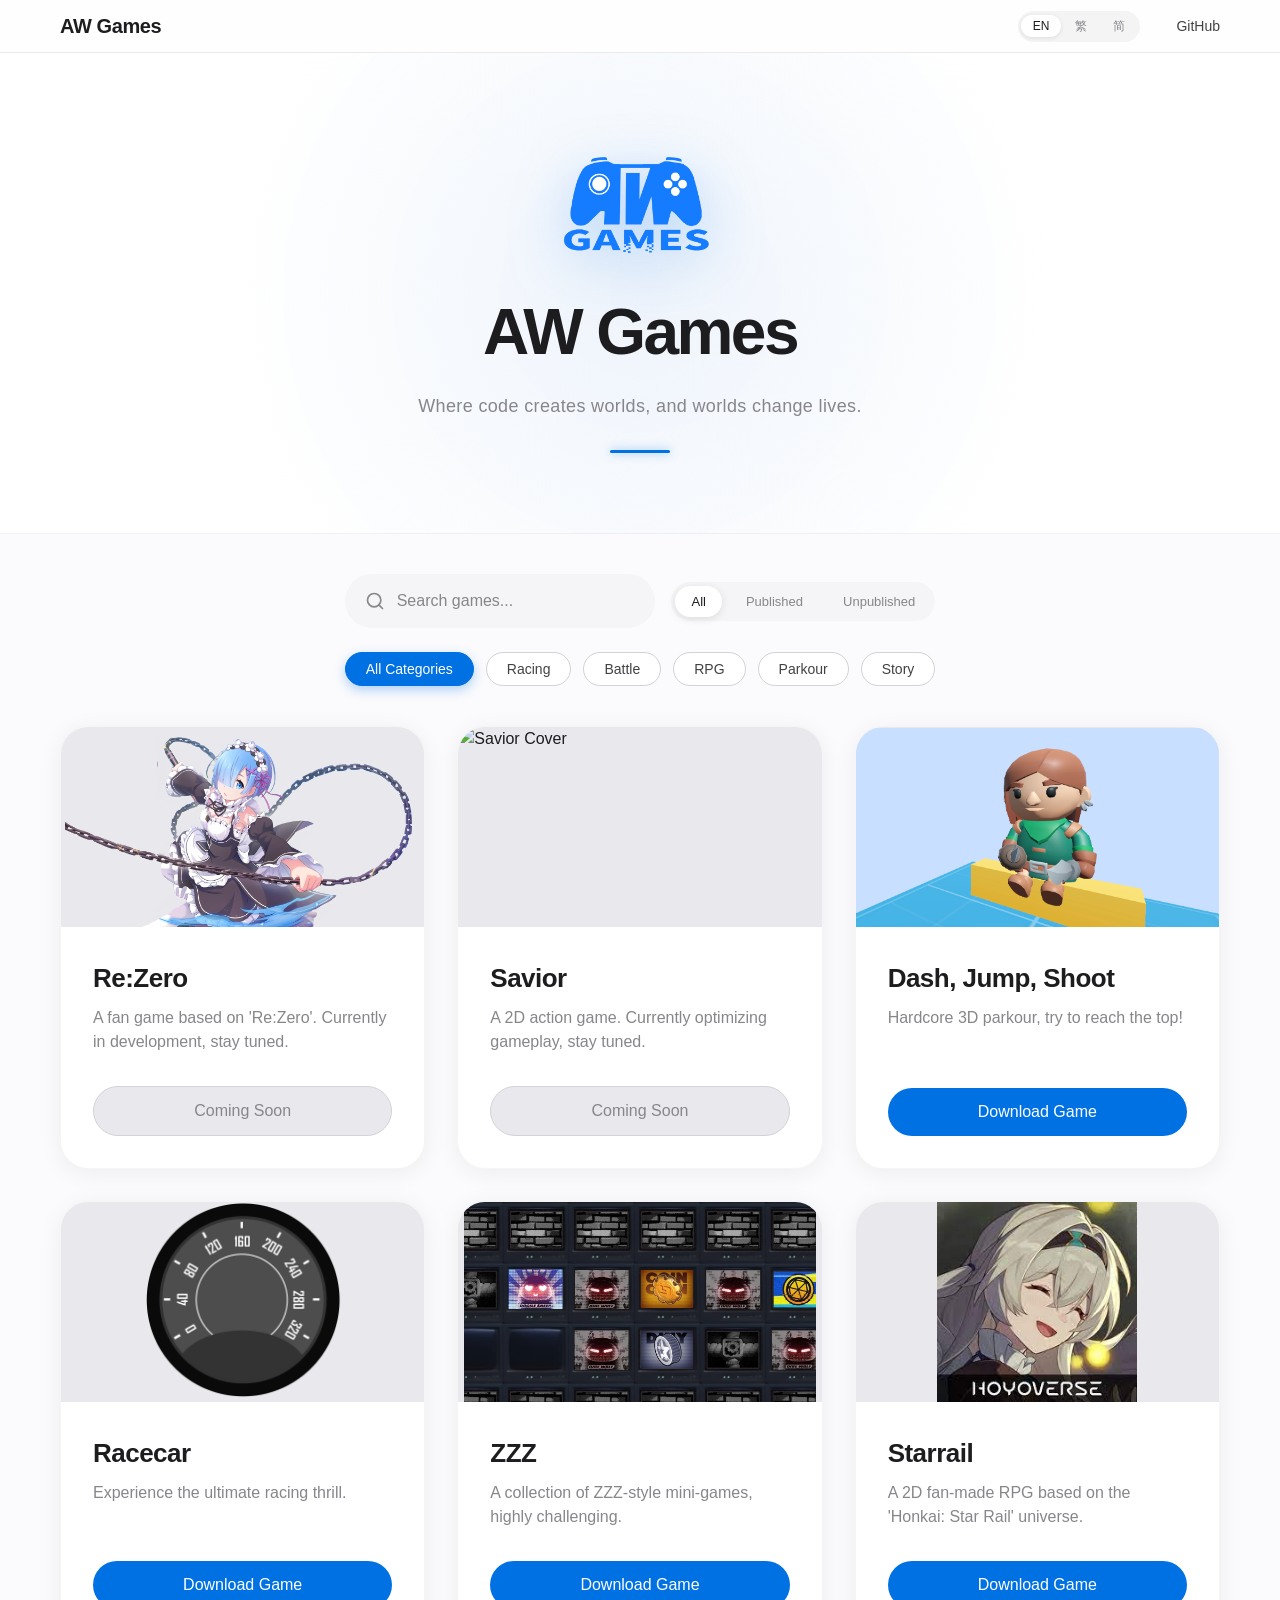
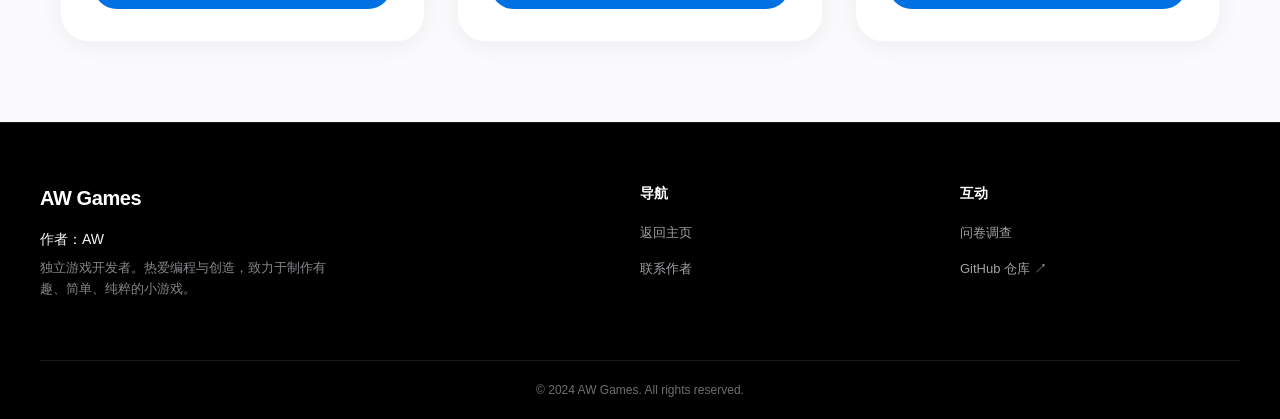
==== commit 7f450a27: "lang" ====
--- a/index.html
+++ b/index.html
@@ -5,8 +5,9 @@
     <meta name="viewport" content="width=device-width, initial-scale=1.0">
     <title>AW Games</title>
     <link rel="stylesheet" href="style.css">
+    <script src="i18n.js" defer></script>
     <style>
-        /* 针对长文案做一点微调，保持排版的美观 */
+        /* 长文案微调 */
         .subtitle {
             font-size: 18px;
             letter-spacing: 0.02em;
@@ -16,19 +17,14 @@
             margin: 0 auto;
         }
         
-        /* 针对未完工游戏的特殊按钮样式（不可点击） */
         .btn-disabled {
             background-color: #e8e8ed;
             color: #86868b;
             cursor: not-allowed;
             border: 1px solid #d2d2d7;
         }
-        .btn-disabled:hover {
-            background-color: #e8e8ed;
-            box-shadow: none;
-        }
-
-        /* 重新调整顶部筛选区域的布局 */
+        .btn-disabled:hover { background-color: #e8e8ed; box-shadow: none; }
+
         .filter-top-row {
             display: flex;
             justify-content: space-between;
@@ -38,13 +34,8 @@
             margin: 0 auto;
             gap: 16px;
         }
-
-        .filter-top-row .search-container {
-            margin: 0;
-            flex: 1; /* 让搜索框占据剩余空间 */
-        }
-
-        /* 状态筛选小胶囊 */
+        .filter-top-row .search-container { margin: 0; flex: 1; }
+
         .status-filters {
             display: flex;
             gap: 8px;
@@ -52,7 +43,6 @@
             padding: 4px;
             border-radius: 99px;
         }
-
         .status-btn {
             padding: 8px 16px;
             font-size: 13px;
@@ -64,26 +54,49 @@
             cursor: pointer;
             transition: all 0.2s ease;
         }
-
         .status-btn.active {
             background-color: #ffffff;
             color: #1d1d1f;
             box-shadow: 0 2px 8px rgba(0,0,0,0.1);
         }
 
-        /* 手机端适配 */
+        /* ⚠️ 极简语言切换器专属样式 */
+        .lang-switch-group {
+            display: flex;
+            align-items: center;
+            background-color: rgba(0, 0, 0, 0.04);
+            padding: 3px;
+            border-radius: 99px;
+            gap: 2px;
+        }
+
+        .lang-btn {
+            background: transparent;
+            border: none;
+            padding: 4px 12px;
+            font-size: 12px;
+            font-family: inherit;
+            font-weight: 500;
+            color: #86868b;
+            border-radius: 99px;
+            cursor: pointer;
+            transition: all 0.3s ease;
+        }
+
+        .lang-btn:hover {
+            color: #1d1d1f;
+        }
+
+        .lang-btn.active {
+            background-color: #ffffff;
+            color: #1d1d1f;
+            box-shadow: 0 1px 4px rgba(0,0,0,0.1);
+        }
+
         @media (max-width: 768px) {
-            .filter-top-row {
-                flex-direction: column;
-                gap: 16px;
-            }
-            .status-filters {
-                width: 100%;
-                justify-content: center;
-            }
-            .status-btn {
-                flex: 1;
-            }
+            .filter-top-row { flex-direction: column; gap: 16px; }
+            .status-filters { width: 100%; justify-content: center; }
+            .status-btn { flex: 1; }
         }
     </style>
 </head>
@@ -91,9 +104,15 @@
 
     <nav class="navbar">
         <div class="nav-content">
-            <a href="index.html" class="nav-brand">AW Games</a>
-            <div class="nav-links">
-                <a href="https://github.com/aw-gd/AWGames" target="_blank">GitHub</a>
+            <a href="index.html" class="nav-brand" data-i18n="nav_brand">AW Games</a>
+            <div class="nav-links" style="align-items: center;">
+                <!-- ⚠️ 新的语言切换器 -->
+                <div class="lang-switch-group" id="lang-switcher">
+                    <button class="lang-btn" data-lang="en">EN</button>
+                    <button class="lang-btn" data-lang="zh-TW">繁</button>
+                    <button class="lang-btn active" data-lang="zh-CN">简</button>
+                </div>
+                <a href="https://github.com/aw-gd/AWGames" target="_blank" data-i18n="nav_github" style="margin-left: 8px;">GitHub</a>
             </div>
         </div>
     </nav>
@@ -103,77 +122,73 @@
         <header class="hero">
             <div class="hero-content">
                 <img src="assets/images/logo.png" alt="AW Games Logo" class="logo">
-                <h1 class="hero-title">AW Games</h1>
-                <p class="subtitle">Where code creates worlds, and worlds change lives.</p>
+                <h1 class="hero-title" data-i18n="hero_title">AW Games</h1>
+                <p class="subtitle" data-i18n="hero_subtitle">Where code creates worlds, and worlds change lives.</p>
                 <div class="tech-line"></div>
             </div>
         </header>
 
         <section class="filter-section">
-            
-            <!-- 第一行：搜索 + 状态切换 -->
             <div class="filter-top-row">
                 <div class="search-container">
                     <svg class="search-icon" viewBox="0 0 24 24" fill="none" stroke="currentColor" stroke-width="2" stroke-linecap="round" stroke-linejoin="round">
                         <circle cx="11" cy="11" r="8"></circle>
                         <line x1="21" y1="21" x2="16.65" y2="16.65"></line>
                     </svg>
-                    <input type="text" id="search-input" placeholder="搜寻游戏..." autocomplete="off">
+                    <input type="text" id="search-input" placeholder="搜寻游戏..." autocomplete="off" data-i18n="search_placeholder">
                 </div>
                 
-                <!-- 状态筛选器 -->
                 <div class="status-filters" id="status-filters">
-                    <button class="status-btn active" data-status="all">全部</button>
-                    <button class="status-btn" data-status="published">已发布</button>
-                    <button class="status-btn" data-status="unpublished">未发布</button>
+                    <button class="status-btn active" data-status="all" data-i18n="filter_all">全部</button>
+                    <button class="status-btn" data-status="published" data-i18n="filter_published">已发布</button>
+                    <button class="status-btn" data-status="unpublished" data-i18n="filter_unpublished">未发布</button>
                 </div>
             </div>
             
-            <!-- 第二行：分类标签 -->
             <div class="category-tabs" id="category-tabs">
-                <button class="tab-btn active" data-filter="all">所有分类</button>
-                <button class="tab-btn" data-filter="竞速">竞速</button>
-                <button class="tab-btn" data-filter="战斗">战斗</button>
-                <button class="tab-btn" data-filter="回合制">回合制</button>
-                <button class="tab-btn" data-filter="跑酷">跑酷</button>
-                <button class="tab-btn" data-filter="剧情">剧情</button>
+                <button class="tab-btn active" data-filter="all" data-i18n="cat_all">所有分类</button>
+                <button class="tab-btn" data-filter="竞速" data-i18n="cat_race">竞速</button>
+                <button class="tab-btn" data-filter="战斗" data-i18n="cat_battle">战斗</button>
+                <button class="tab-btn" data-filter="回合制" data-i18n="cat_rpg">回合制</button>
+                <button class="tab-btn" data-filter="跑酷" data-i18n="cat_parkour">跑酷</button>
+                <button class="tab-btn" data-filter="剧情" data-i18n="cat_story">剧情</button>
             </div>
         </section>
 
         <main class="game-grid" id="games">
             
-            <!-- 游戏 1：Re:Zero (未完工) -->
+            <!-- 游戏 1：Re:Zero -->
             <div class="game-card" data-title="Re:Zero" data-category="剧情 战斗" data-status="unpublished">
                 <img src="assets/images/rezero.png" alt="Re:Zero Cover" class="card-cover-img">
                 <div class="card-content">
-                    <h2>Re:Zero</h2>
-                    <p>《Re:从零开始的异世界生活》二创游戏，目前正在紧锣密鼓地开发中，敬请期待。</p>
-                    <div class="actions">
-                        <span class="btn btn-disabled">暂未发布</span>
-                    </div>
-                </div>
-            </div>
-
-            <!-- 游戏 2：Savior (未完工) -->
+                    <h2 data-i18n="game_rezero_title">Re:Zero</h2>
+                    <p data-i18n="game_rezero_desc">《Re:从零开始的异世界生活》二创游戏，目前正在紧锣密鼓地开发中，敬请期待。</p>
+                    <div class="actions">
+                        <span class="btn btn-disabled" data-i18n="btn_unpublished">暂未发布</span>
+                    </div>
+                </div>
+            </div>
+
+            <!-- 游戏 2：Savior -->
             <div class="game-card" data-title="Savior" data-category="战斗" data-status="unpublished">
-                <img src="assets/images/Savior.png" alt="Savior Cover" class="card-cover-img">
-                <div class="card-content">
-                    <h2>Savior</h2>
-                    <p>2D 平面战斗游戏。目前正在优化核心手感，敬请期待。</p>
-                    <div class="actions">
-                        <span class="btn btn-disabled">暂未发布</span>
-                    </div>
-                </div>
-            </div>
-
-            <!-- 游戏 3：冲，跳，射 (3D跑酷射击) -->
+                <img src="assets/images/savior.png" alt="Savior Cover" class="card-cover-img">
+                <div class="card-content">
+                    <h2 data-i18n="game_savior_title">Savior</h2>
+                    <p data-i18n="game_savior_desc">2D 平面战斗游戏。目前正在优化核心手感，敬请期待。</p>
+                    <div class="actions">
+                        <span class="btn btn-disabled" data-i18n="btn_unpublished">暂未发布</span>
+                    </div>
+                </div>
+            </div>
+
+            <!-- 游戏 3：冲，跳，射 -->
             <div class="game-card" data-title="冲，跳，射 djs" data-category="跑酷 战斗 竞速" data-status="published">
                 <img src="assets/images/djs.png" alt="冲，跳，射 Cover" class="card-cover-img">
                 <div class="card-content">
-                    <h2>冲，跳，射</h2>
-                    <p>硬核 3D 跑酷，努力抵达最高处吧！</p>
-                    <div class="actions">
-                        <a href="https://drive.google.com/uc?export=download&id=1T-NZseuurfFHj-W49e1V_IjwDMbcEEYS" target="_blank" class="btn btn-primary">下载游戏</a>
+                    <h2 data-i18n="game_djs_title">冲，跳，射</h2>
+                    <p data-i18n="game_djs_desc">硬核 3D 跑酷，努力抵达最高处吧！</p>
+                    <div class="actions">
+                        <a href="https://drive.google.com/uc?export=download&id=1T-NZseuurfFHj-W49e1V_IjwDMbcEEYS" target="_blank" class="btn btn-primary" data-i18n="btn_download">下载游戏</a>
                     </div>
                 </div>
             </div>
@@ -182,22 +197,22 @@
             <div class="game-card" data-title="Racecar" data-category="竞速" data-status="published">
                 <img src="assets/images/racecar.png" alt="Racecar Cover" class="card-cover-img">
                 <div class="card-content">
-                    <h2>Racecar</h2>
-                    <p>体验极致的竞速快感。</p>
-                    <div class="actions">
-                        <a href="downloads/racecar.zip" download class="btn btn-primary">下载游戏</a>
-                    </div>
-                </div>
-            </div>
-
-            <!-- 游戏 5：ZZZ (绝区零风格小游戏集锦) -->
+                    <h2 data-i18n="game_racecar_title">Racecar</h2>
+                    <p data-i18n="game_racecar_desc">体验极致的竞速快感。</p>
+                    <div class="actions">
+                        <a href="downloads/racecar.zip" download class="btn btn-primary" data-i18n="btn_download">下载游戏</a>
+                    </div>
+                </div>
+            </div>
+
+            <!-- 游戏 5：ZZZ -->
             <div class="game-card" data-title="ZZZ" data-category="跑酷 剧情 战斗" data-status="published">
                 <img src="assets/images/zzz.png" alt="ZZZ Cover" class="card-cover-img">
                 <div class="card-content">
-                    <h2>ZZZ</h2>
-                    <p>绝区零风格小游戏集锦，富有挑战性。</p>
-                    <div class="actions">
-                        <a href="https://drive.google.com/uc?export=download&id=1K3ZExg3eFGngpBiqSQ1Y1tHGcHQIuuYn" target="_blank" class="btn btn-primary">下载游戏</a>
+                    <h2 data-i18n="game_zzz_title">ZZZ</h2>
+                    <p data-i18n="game_zzz_desc">绝区零风格小游戏集锦，富有挑战性。</p>
+                    <div class="actions">
+                        <a href="https://drive.google.com/uc?export=download&id=1K3ZExg3eFGngpBiqSQ1Y1tHGcHQIuuYn" target="_blank" class="btn btn-primary" data-i18n="btn_download">下载游戏</a>
                     </div>
                 </div>
             </div>
@@ -206,11 +221,10 @@
             <div class="game-card" data-title="Starrail" data-category="回合制 战斗" data-status="published">
                 <img src="assets/images/Starrail.jpg" alt="Starrail Cover" class="card-cover-img">
                 <div class="card-content">
-                    <h2>Starrail</h2>
-                    <p>基于《崩坏：星穹铁道》世界观打造的 2D 二创回合制游戏。</p>
-                    <div class="actions">
-                        <!-- ⚠️ 已替换为 Google Drive 直接下载链接 -->
-                        <a href="https://drive.google.com/uc?export=download&id=17behXvdSyk-YuUEpkkfteKibXTQf7SaF" target="_blank" class="btn btn-primary">下载游戏</a>
+                    <h2 data-i18n="game_starrail_title">Starrail</h2>
+                    <p data-i18n="game_starrail_desc">基于《崩坏：星穹铁道》世界观打造的 2D 二创回合制游戏。</p>
+                    <div class="actions">
+                        <a href="https://drive.google.com/uc?export=download&id=17behXvdSyk-YuUEpkkfteKibXTQf7SaF" target="_blank" class="btn btn-primary" data-i18n="btn_download">下载游戏</a>
                     </div>
                 </div>
             </div>
@@ -218,15 +232,14 @@
         </main>
 
         <div class="empty-state" id="empty-state">
-            <p>没有找到相关游戏</p>
+            <p data-i18n="empty_state">没有找到相关游戏</p>
         </div>
-
-    </div> <!-- page-wrapper 结束 -->
-
-    <!-- 统一 Footer 占位符 -->
+    </div>
+
     <div id="footer-placeholder"></div>
 
     <script>
+        // 游戏过滤逻辑
         document.addEventListener('DOMContentLoaded', () => {
             const searchInput = document.getElementById('search-input');
             const statusBtns = document.querySelectorAll('.status-btn');
@@ -234,9 +247,9 @@
             const gameCards = document.querySelectorAll('.game-card');
             const emptyState = document.getElementById('empty-state');
 
-            let currentStatus = 'all'; // 状态筛选（all / published / unpublished）
-            let currentCategory = 'all'; // 分类筛选
-            let currentSearch = ''; // 搜索词
+            let currentStatus = 'all';
+            let currentCategory = 'all';
+            let currentSearch = '';
 
             function filterGames() {
                 let visibleCount = 0;
@@ -246,13 +259,8 @@
                     const status = card.getAttribute('data-status');
                     const categories = category ? category.split(' ') : [];
                     
-                    // 1. 状态匹配
                     const matchStatus = (currentStatus === 'all' || status === currentStatus);
-                    
-                    // 2. 分类匹配
                     const matchCategory = (currentCategory === 'all' || categories.includes(currentCategory));
-                    
-                    // 3. 搜索匹配
                     const matchSearch = title.includes(currentSearch.toLowerCase());
 
                     if (matchStatus && matchCategory && matchSearch) {
@@ -265,13 +273,11 @@
                 emptyState.style.display = visibleCount === 0 ? 'block' : 'none';
             }
 
-            // 搜索事件
             searchInput.addEventListener('input', (e) => {
                 currentSearch = e.target.value.trim();
                 filterGames();
             });
 
-            // 状态切换事件
             statusBtns.forEach(btn => {
                 btn.addEventListener('click', () => {
                     statusBtns.forEach(b => b.classList.remove('active'));
@@ -281,7 +287,6 @@
                 });
             });
 
-            // 分类切换事件
             tabButtons.forEach(btn => {
                 btn.addEventListener('click', () => {
                     tabButtons.forEach(b => b.classList.remove('active'));
@@ -293,7 +298,6 @@
         });
     </script>
     
-    <!-- 引入 Footer 脚本 -->
     <script src="footer.js"></script>
 </body>
 </html>
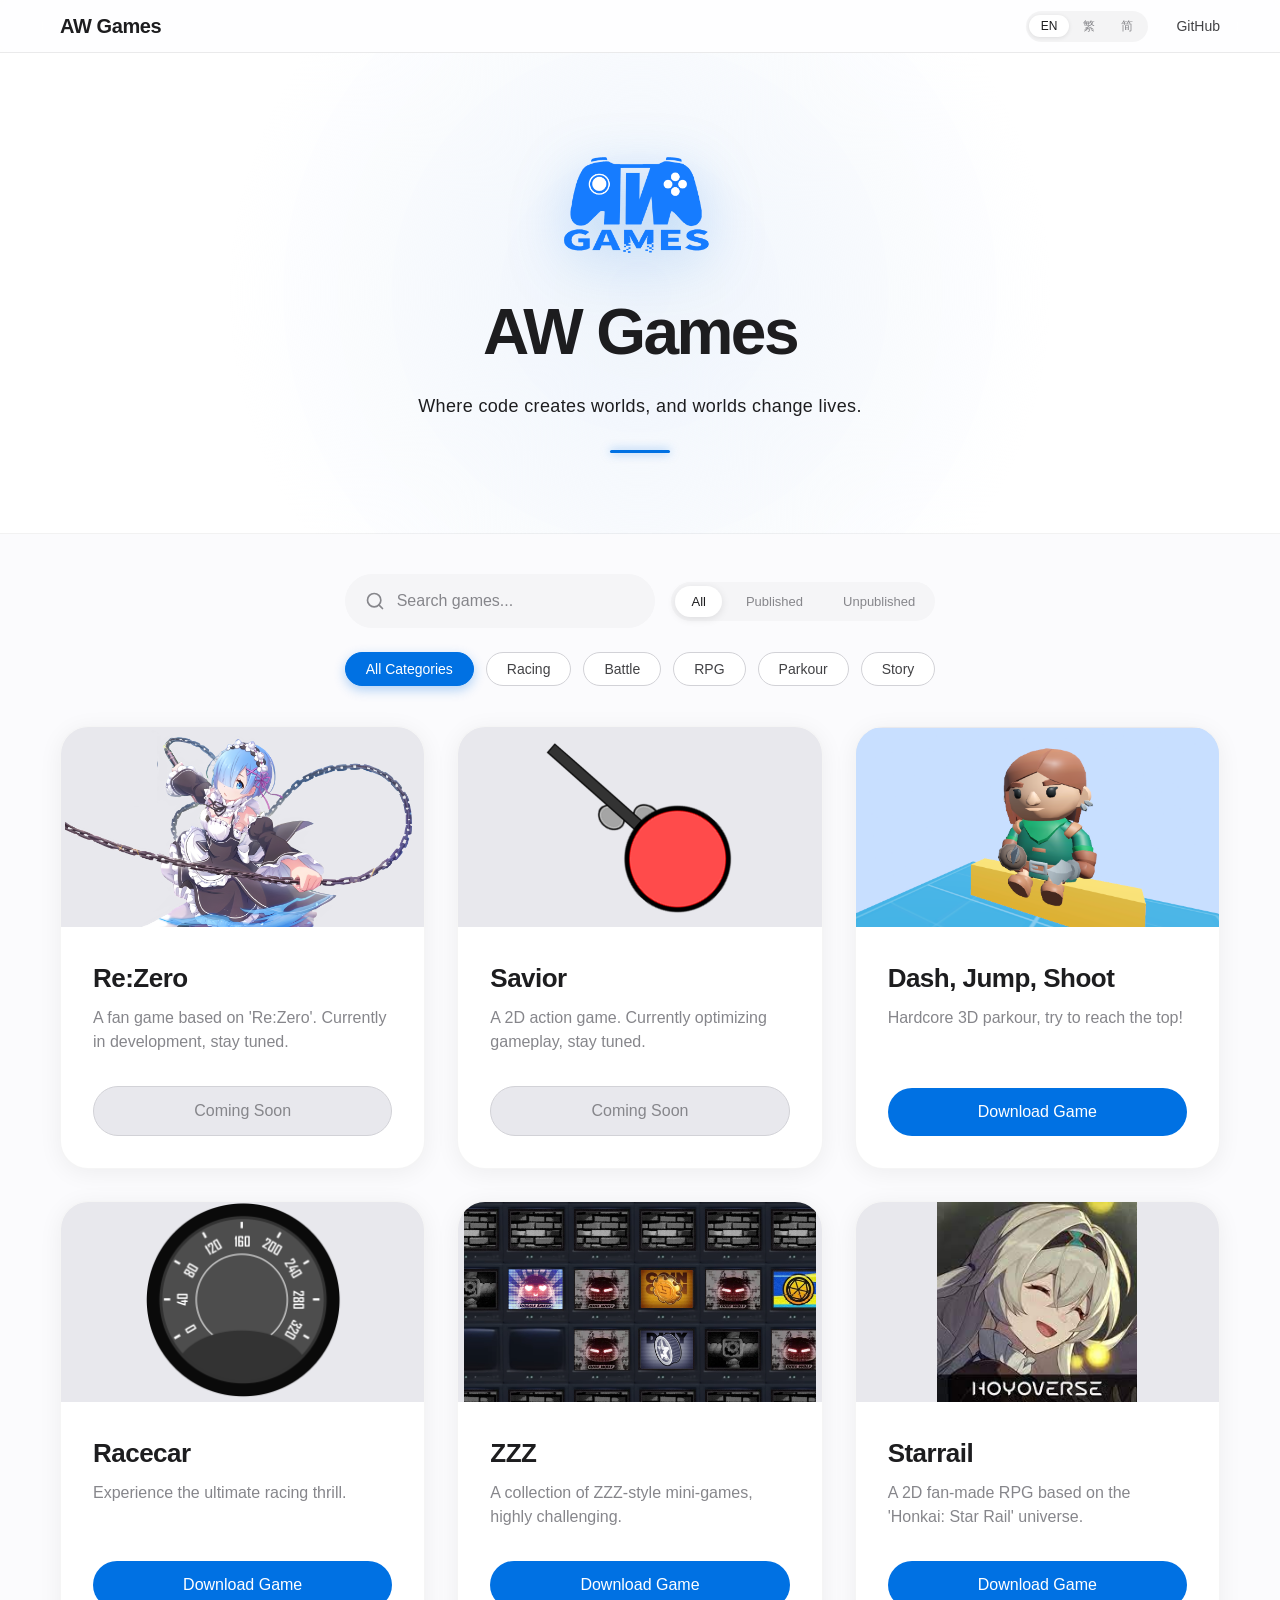
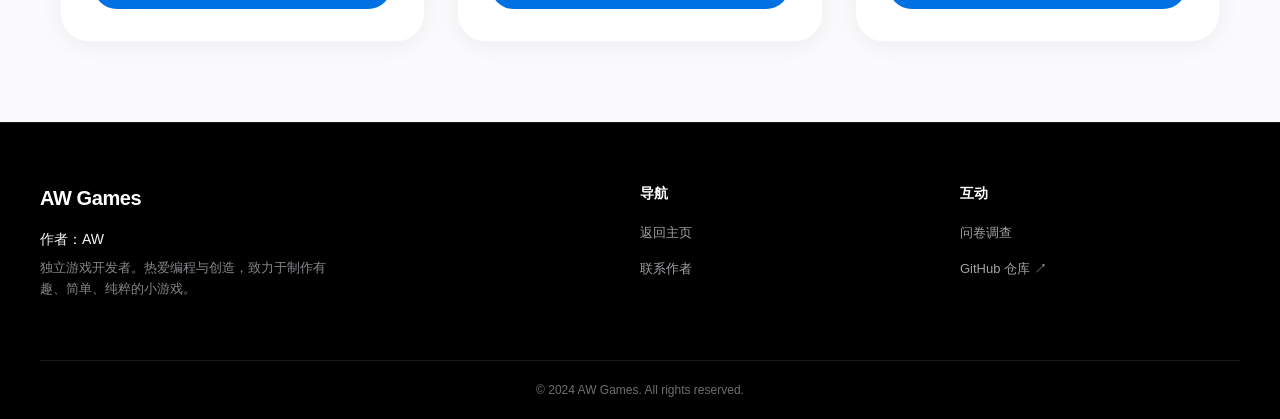
==== commit 36cc82df: "Update index.html" ====
--- a/index.html
+++ b/index.html
@@ -7,7 +7,7 @@
     <link rel="stylesheet" href="style.css">
     <script src="i18n.js" defer></script>
     <style>
-        /* 长文案微调 */
+        /* 针对长文案微调 */
         .subtitle {
             font-size: 18px;
             letter-spacing: 0.02em;
@@ -60,7 +60,7 @@
             box-shadow: 0 2px 8px rgba(0,0,0,0.1);
         }
 
-        /* ⚠️ 极简语言切换器专属样式 */
+        /* 极简语言切换器 */
         .lang-switch-group {
             display: flex;
             align-items: center;
@@ -69,7 +69,6 @@
             border-radius: 99px;
             gap: 2px;
         }
-
         .lang-btn {
             background: transparent;
             border: none;
@@ -82,11 +81,7 @@
             cursor: pointer;
             transition: all 0.3s ease;
         }
-
-        .lang-btn:hover {
-            color: #1d1d1f;
-        }
-
+        .lang-btn:hover { color: #1d1d1f; }
         .lang-btn.active {
             background-color: #ffffff;
             color: #1d1d1f;
@@ -106,7 +101,6 @@
         <div class="nav-content">
             <a href="index.html" class="nav-brand" data-i18n="nav_brand">AW Games</a>
             <div class="nav-links" style="align-items: center;">
-                <!-- ⚠️ 新的语言切换器 -->
                 <div class="lang-switch-group" id="lang-switcher">
                     <button class="lang-btn" data-lang="en">EN</button>
                     <button class="lang-btn" data-lang="zh-TW">繁</button>
@@ -171,7 +165,8 @@
 
             <!-- 游戏 2：Savior -->
             <div class="game-card" data-title="Savior" data-category="战斗" data-status="unpublished">
-                <img src="assets/images/savior.png" alt="Savior Cover" class="card-cover-img">
+                <!-- ⚠️ 这里已改为 Savior.png -->
+                <img src="assets/images/Savior.png" alt="Savior Cover" class="card-cover-img">
                 <div class="card-content">
                     <h2 data-i18n="game_savior_title">Savior</h2>
                     <p data-i18n="game_savior_desc">2D 平面战斗游戏。目前正在优化核心手感，敬请期待。</p>
@@ -239,7 +234,6 @@
     <div id="footer-placeholder"></div>
 
     <script>
-        // 游戏过滤逻辑
         document.addEventListener('DOMContentLoaded', () => {
             const searchInput = document.getElementById('search-input');
             const statusBtns = document.querySelectorAll('.status-btn');
--- a/style.css
+++ b/style.css
@@ -45,9 +45,11 @@
     letter-spacing: -0.02em;
 }
 
+/* 右侧链接组 */
 .nav-links {
     display: flex;
-    gap: 28px;
+    gap: 20px;
+    align-items: center;
 }
 
 .nav-links a {
@@ -58,6 +60,37 @@
 }
 
 .nav-links a:hover { color: #000; }
+
+/* 语言切换器 (与 index.html / survey.html 里 <style> 的设定配合) */
+.lang-switch-group {
+    display: flex;
+    align-items: center;
+    background-color: rgba(0, 0, 0, 0.04);
+    padding: 3px;
+    border-radius: 99px;
+    gap: 2px;
+}
+
+.lang-btn {
+    background: transparent;
+    border: none;
+    padding: 4px 12px;
+    font-size: 12px;
+    font-family: inherit;
+    font-weight: 500;
+    color: #86868b;
+    border-radius: 99px;
+    cursor: pointer;
+    transition: all 0.3s ease;
+}
+
+.lang-btn:hover { color: #1d1d1f; }
+
+.lang-btn.active {
+    background-color: #ffffff;
+    color: #1d1d1f;
+    box-shadow: 0 1px 4px rgba(0,0,0,0.1);
+}
 
 /* ================= 页面主体包裹层 ================= */
 .page-wrapper {
@@ -107,14 +140,6 @@
     color: #1d1d1f;
 }
 
-.subtitle {
-    font-size: 20px;
-    color: #86868b;
-    font-weight: 500;
-    letter-spacing: 0.08em;
-    text-transform: uppercase;
-}
-
 .tech-line {
     margin-top: 30px;
     width: 60px;
@@ -135,6 +160,21 @@
     gap: 24px;
 }
 
+.filter-top-row {
+    display: flex;
+    justify-content: space-between;
+    align-items: center;
+    width: 100%;
+    max-width: 800px;
+    margin: 0 auto;
+    gap: 16px;
+}
+
+.filter-top-row .search-container {
+    margin: 0;
+    flex: 1;
+}
+
 .search-container {
     position: relative;
     width: 100%;
@@ -172,6 +212,34 @@
     box-shadow: 0 0 0 4px rgba(0, 113, 227, 0.1);
 }
 
+/* 状态筛选小胶囊 */
+.status-filters {
+    display: flex;
+    gap: 8px;
+    background-color: #f5f5f7;
+    padding: 4px;
+    border-radius: 99px;
+}
+
+.status-btn {
+    padding: 8px 16px;
+    font-size: 13px;
+    font-weight: 500;
+    border-radius: 99px;
+    border: none;
+    background: transparent;
+    color: #86868b;
+    cursor: pointer;
+    transition: all 0.2s ease;
+}
+
+.status-btn.active {
+    background-color: #ffffff;
+    color: #1d1d1f;
+    box-shadow: 0 2px 8px rgba(0,0,0,0.1);
+}
+
+/* 分类标签 */
 .category-tabs {
     display: flex;
     flex-wrap: wrap;
@@ -231,12 +299,11 @@
     box-shadow: 0 20px 40px rgba(0, 0, 0, 0.1);
 }
 
-/* 游戏封面图样式 */
 .card-cover-img {
     width: 100%;
     height: 200px;
     object-fit: contain;
-    background-color: #e8e8ed; /* ⚠️ 加深的背景色，作为图片画框 */
+    background-color: #e8e8ed;
     display: block;
 }
 
@@ -295,6 +362,18 @@
 }
 
 .btn-secondary:hover { background-color: #d2d2d7; }
+
+.btn-disabled {
+    background-color: #e8e8ed;
+    color: #86868b;
+    cursor: not-allowed;
+    border: 1px solid #d2d2d7;
+}
+
+.btn-disabled:hover {
+    background-color: #e8e8ed;
+    box-shadow: none;
+}
 
 /* ================= 空状态提示 ================= */
 .empty-state {
@@ -378,10 +457,28 @@
 /* ================= 响应式适配 ================= */
 @media (max-width: 768px) {
     .footer-container { grid-template-columns: 1fr; gap: 40px; }
-}
-
+    .filter-top-row { flex-direction: column; gap: 16px; }
+    .status-filters { width: 100%; justify-content: center; }
+    .status-btn { flex: 1; }
+}
+
+/* ⚠️ 修复手机端导航栏隐藏的问题 */
 @media (max-width: 600px) {
-    .nav-links { display: none; }
+    /* 取消隐藏，并调整间距 */
+    .nav-links { 
+        display: flex; 
+        gap: 12px; 
+        align-items: center;
+    }
+    
+    .nav-brand { font-size: 18px; }
+    .nav-links a { font-size: 13px; }
+
+    /* 缩小手机端语言切换器 */
+    .lang-switch-group { padding: 2px; }
+    .lang-btn { padding: 3px 8px; font-size: 11px; }
+
+    /* Hero 区域保持原样 */
     .hero { padding: 60px 20px; }
     .hero-title { font-size: 44px; }
     .subtitle { font-size: 16px; }
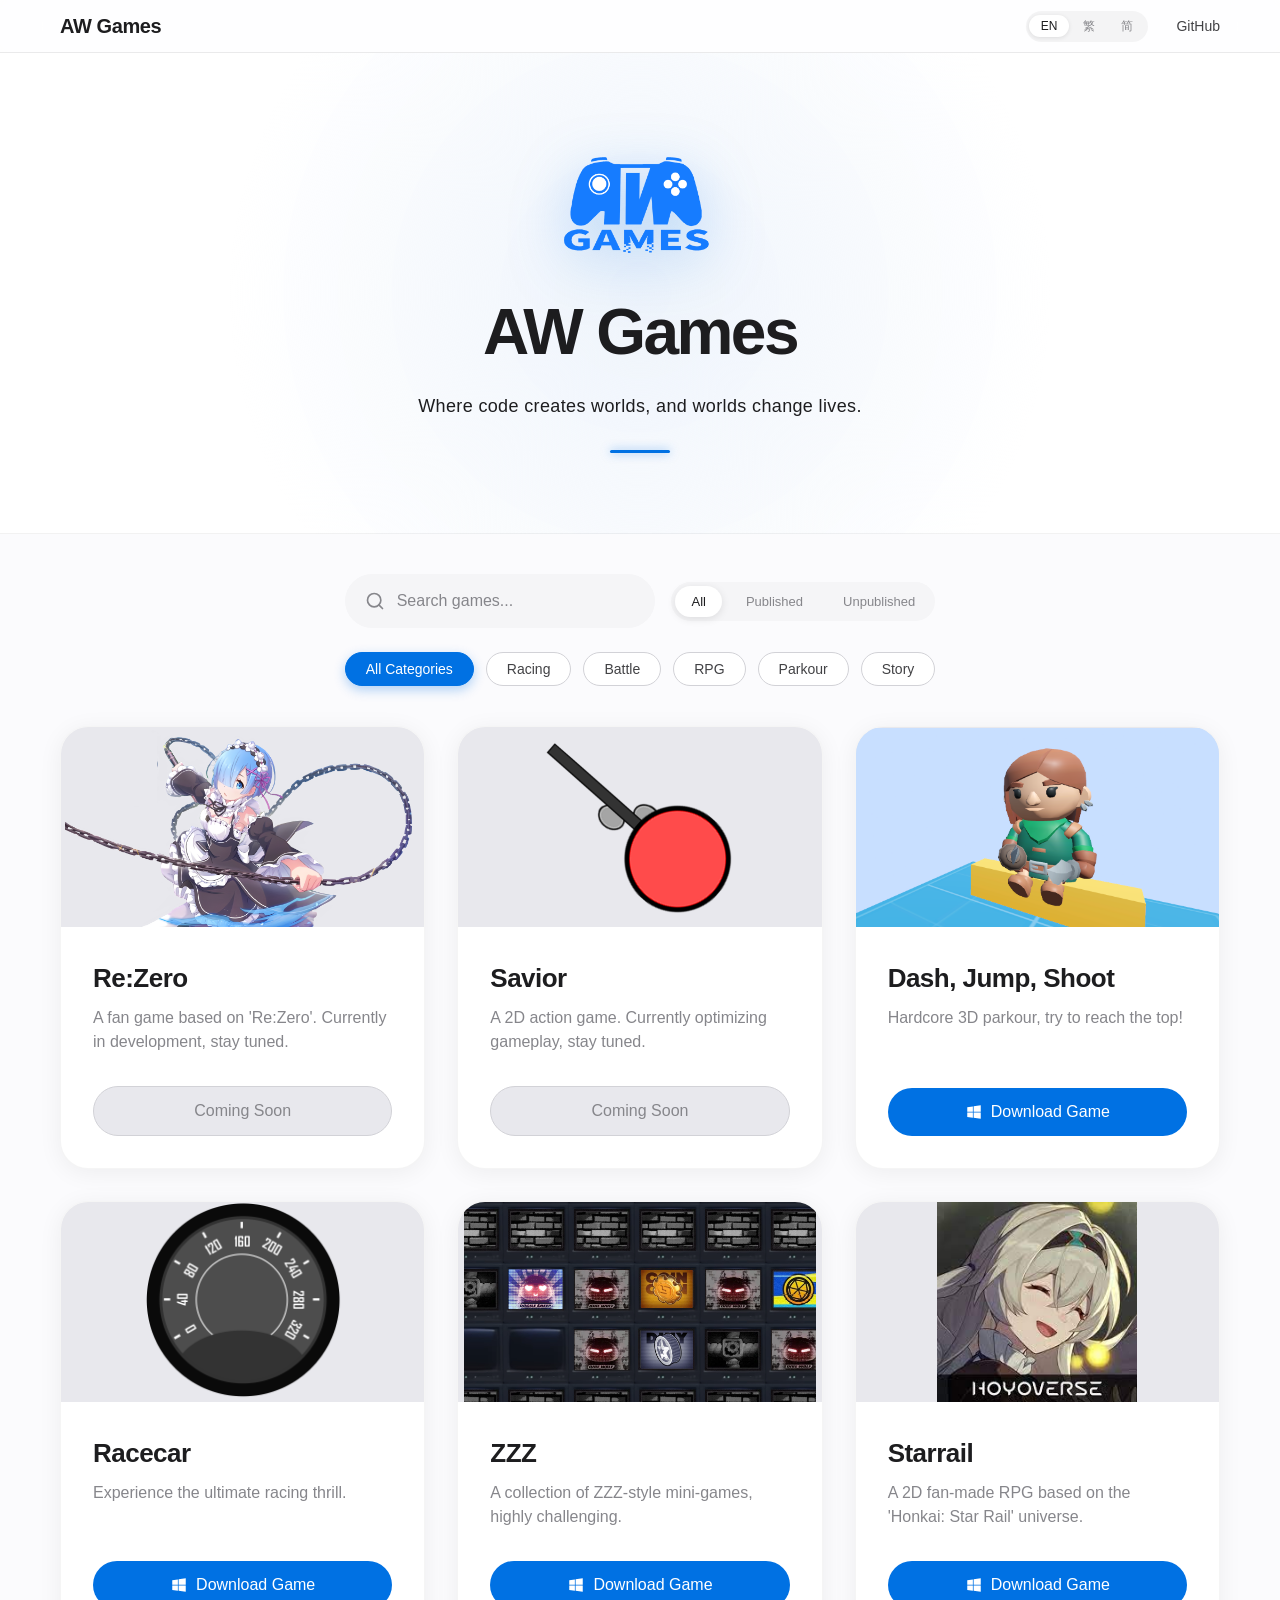
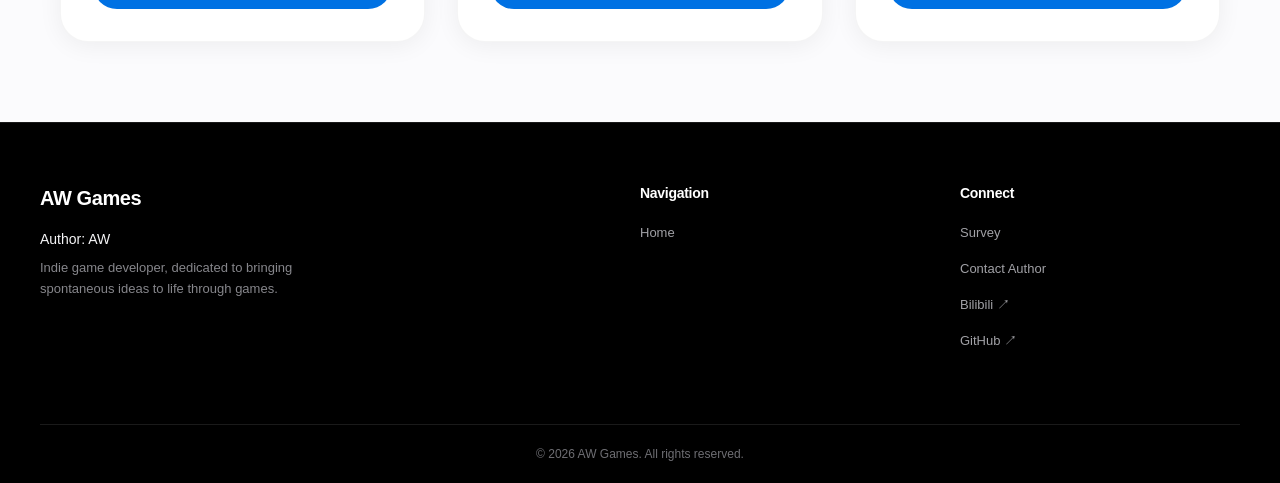
==== commit db71a109: "Update index.html" ====
--- a/index.html
+++ b/index.html
@@ -165,7 +165,6 @@
 
             <!-- 游戏 2：Savior -->
             <div class="game-card" data-title="Savior" data-category="战斗" data-status="unpublished">
-                <!-- ⚠️ 这里已改为 Savior.png -->
                 <img src="assets/images/Savior.png" alt="Savior Cover" class="card-cover-img">
                 <div class="card-content">
                     <h2 data-i18n="game_savior_title">Savior</h2>
@@ -183,7 +182,13 @@
                     <h2 data-i18n="game_djs_title">冲，跳，射</h2>
                     <p data-i18n="game_djs_desc">硬核 3D 跑酷，努力抵达最高处吧！</p>
                     <div class="actions">
-                        <a href="https://drive.google.com/uc?export=download&id=1T-NZseuurfFHj-W49e1V_IjwDMbcEEYS" target="_blank" class="btn btn-primary" data-i18n="btn_download">下载游戏</a>
+                        <!-- ⚠️ 修改：去掉了 a 标签的 data-i18n，只保留内部 span 的 data-i18n -->
+                        <a href="https://drive.google.com/uc?export=download&id=1T-NZseuurfFHj-W49e1V_IjwDMbcEEYS" target="_blank" class="btn btn-primary" style="display: flex; align-items: center; justify-content: center; gap: 8px;">
+                            <svg viewBox="0 0 24 24" fill="currentColor" width="18" height="18">
+                                <path d="M3 5.5L10.5 4.5V11.5H3V5.5ZM3 18.5L10.5 19.5V12.5H3V18.5ZM11.5 4.3L21 3V11.5H11.5V4.3ZM11.5 19.7L21 21V12.5H11.5V19.7Z"/>
+                            </svg>
+                            <span data-i18n="btn_download">下载游戏</span>
+                        </a>
                     </div>
                 </div>
             </div>
@@ -195,7 +200,12 @@
                     <h2 data-i18n="game_racecar_title">Racecar</h2>
                     <p data-i18n="game_racecar_desc">体验极致的竞速快感。</p>
                     <div class="actions">
-                        <a href="downloads/racecar.zip" download class="btn btn-primary" data-i18n="btn_download">下载游戏</a>
+                        <a href="downloads/racecar.zip" download class="btn btn-primary" style="display: flex; align-items: center; justify-content: center; gap: 8px;">
+                            <svg viewBox="0 0 24 24" fill="currentColor" width="18" height="18">
+                                <path d="M3 5.5L10.5 4.5V11.5H3V5.5ZM3 18.5L10.5 19.5V12.5H3V18.5ZM11.5 4.3L21 3V11.5H11.5V4.3ZM11.5 19.7L21 21V12.5H11.5V19.7Z"/>
+                            </svg>
+                            <span data-i18n="btn_download">下载游戏</span>
+                        </a>
                     </div>
                 </div>
             </div>
@@ -207,7 +217,12 @@
                     <h2 data-i18n="game_zzz_title">ZZZ</h2>
                     <p data-i18n="game_zzz_desc">绝区零风格小游戏集锦，富有挑战性。</p>
                     <div class="actions">
-                        <a href="https://drive.google.com/uc?export=download&id=1K3ZExg3eFGngpBiqSQ1Y1tHGcHQIuuYn" target="_blank" class="btn btn-primary" data-i18n="btn_download">下载游戏</a>
+                        <a href="https://drive.google.com/uc?export=download&id=1K3ZExg3eFGngpBiqSQ1Y1tHGcHQIuuYn" target="_blank" class="btn btn-primary" style="display: flex; align-items: center; justify-content: center; gap: 8px;">
+                            <svg viewBox="0 0 24 24" fill="currentColor" width="18" height="18">
+                                <path d="M3 5.5L10.5 4.5V11.5H3V5.5ZM3 18.5L10.5 19.5V12.5H3V18.5ZM11.5 4.3L21 3V11.5H11.5V4.3ZM11.5 19.7L21 21V12.5H11.5V19.7Z"/>
+                            </svg>
+                            <span data-i18n="btn_download">下载游戏</span>
+                        </a>
                     </div>
                 </div>
             </div>
@@ -219,7 +234,12 @@
                     <h2 data-i18n="game_starrail_title">Starrail</h2>
                     <p data-i18n="game_starrail_desc">基于《崩坏：星穹铁道》世界观打造的 2D 二创回合制游戏。</p>
                     <div class="actions">
-                        <a href="https://drive.google.com/uc?export=download&id=17behXvdSyk-YuUEpkkfteKibXTQf7SaF" target="_blank" class="btn btn-primary" data-i18n="btn_download">下载游戏</a>
+                        <a href="https://drive.google.com/uc?export=download&id=17behXvdSyk-YuUEpkkfteKibXTQf7SaF" target="_blank" class="btn btn-primary" style="display: flex; align-items: center; justify-content: center; gap: 8px;">
+                            <svg viewBox="0 0 24 24" fill="currentColor" width="18" height="18">
+                                <path d="M3 5.5L10.5 4.5V11.5H3V5.5ZM3 18.5L10.5 19.5V12.5H3V18.5ZM11.5 4.3L21 3V11.5H11.5V4.3ZM11.5 19.7L21 21V12.5H11.5V19.7Z"/>
+                            </svg>
+                            <span data-i18n="btn_download">下载游戏</span>
+                        </a>
                     </div>
                 </div>
             </div>
